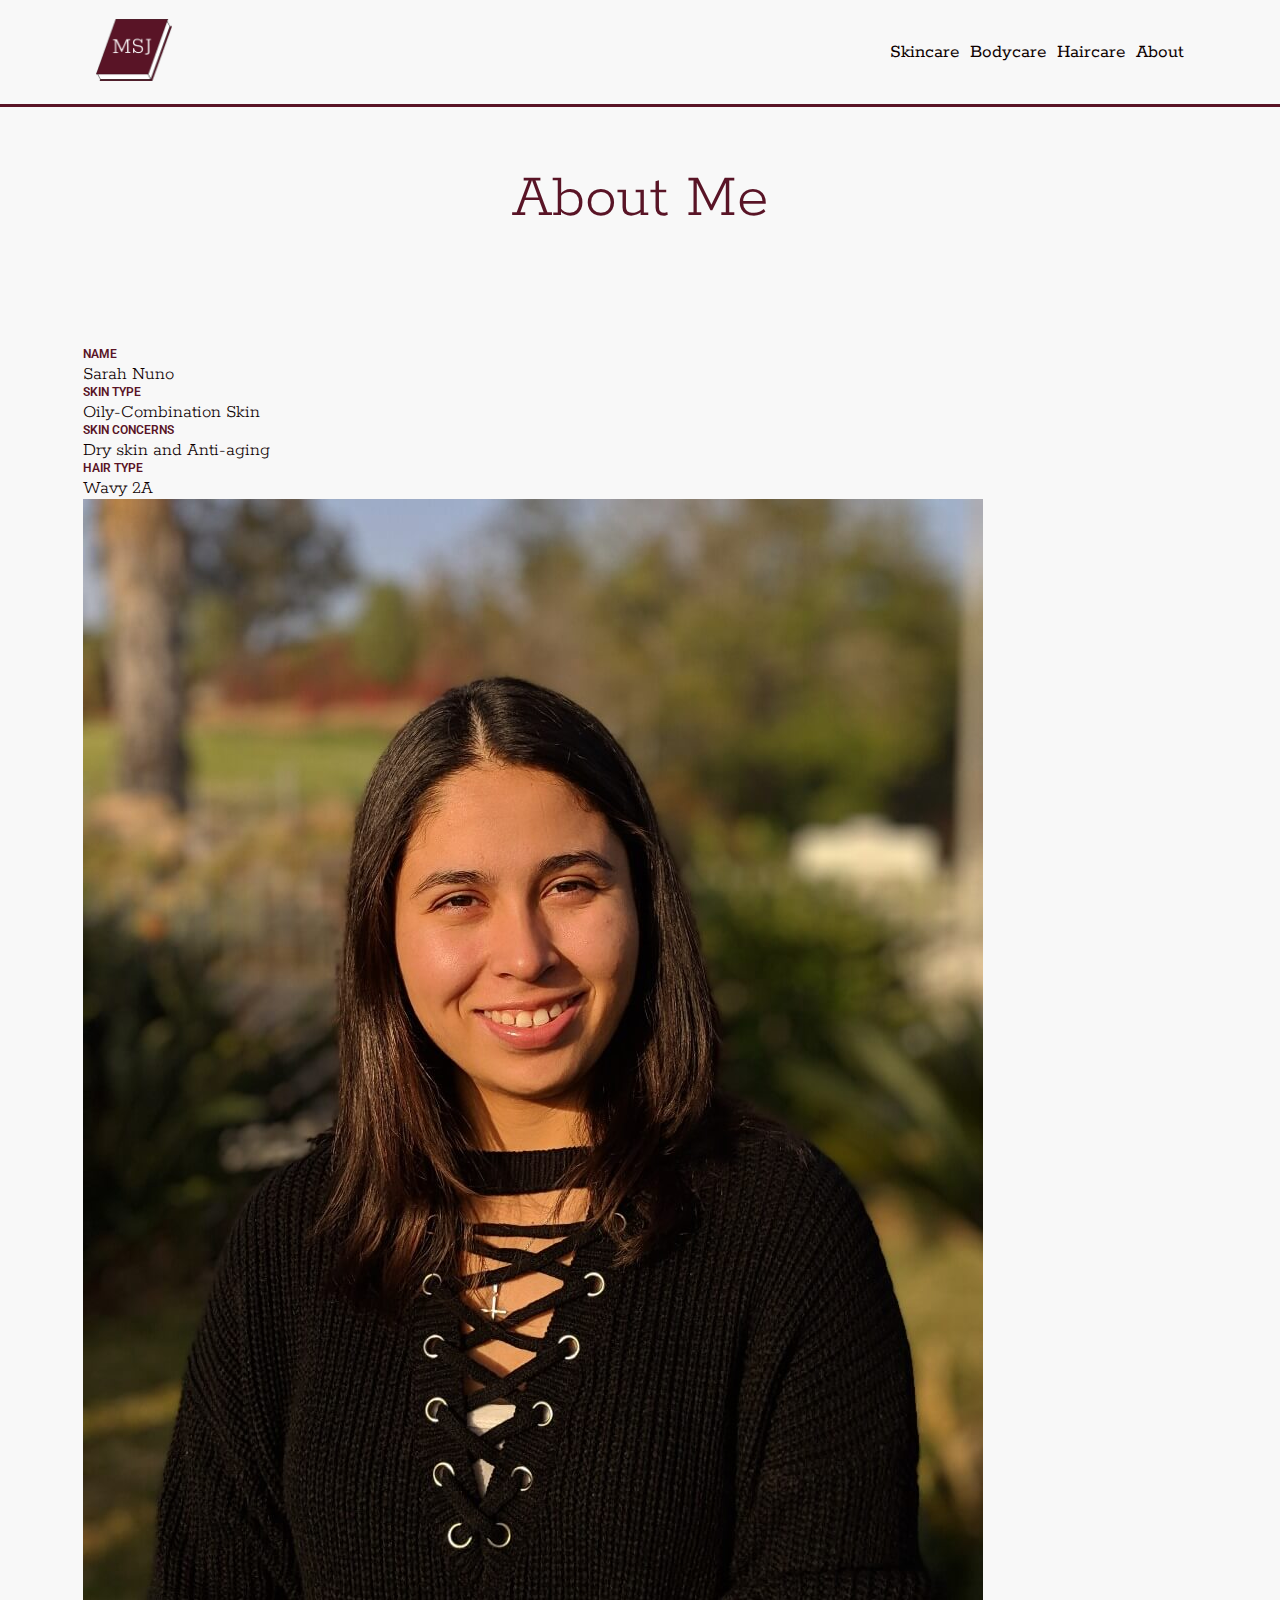
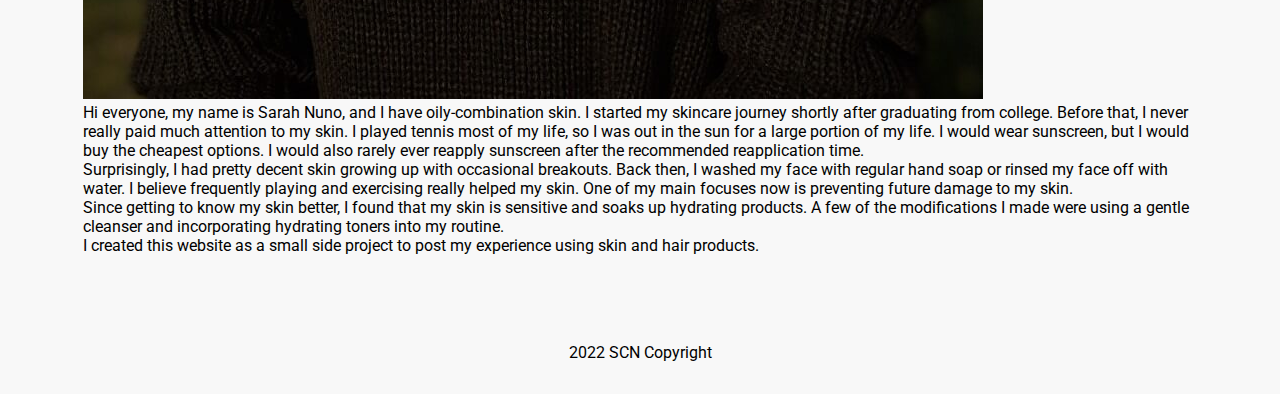
==== about.html @ 95f1b302 "About.html page created and added to menu navigation." ====
<!DOCTYPE html>
<html lang="en">
<head>
    <meta charset="UTF-8">
    <meta http-equiv="X-UA-Compatible" content="IE=edge">
    <meta name="viewport" content="width=device-width, initial-scale=1.0">
    <meta name="description" content="Welcome, learn more about me.">
    <title>About Me </title>
    <link rel="stylesheet" href="style.css">
    <link href="https://fonts.googleapis.com/icon?family=Material+Icons"
    rel="stylesheet">
</head>
<body>

    <header>
        <a href="index.html" class="logo"><img src="images/msj-logo-1.png" alt="My Skincare Journey Logo" class="logoImg"></a>
        <input type="checkbox" name="nav-toggle" id="nav-toggle" class="nav-toggle">
        <nav class="nav">
            <ul class="nav-list">
                <li class="nav-list-item"><a href="index.html" class="nav-list-link">Skincare</a></li>
                <li class="nav-list-item"><a href="bodycare.html" class="nav-list-link">Bodycare</a></li>
                <li class="nav-list-item"><a href="haircare.html" class="nav-list-link">Haircare</a></li>
                <li class="nav-list-item"><a href="about.html" class="nav-list-link">About</a></li>
            </ul>
        </nav>
        <label for="nav-toggle" class="nav-toggle-label">
            <span></span>
        </label>
        <div class="menu-overlay"></div>
    </header>

    <section class="hero-section">
        <div class="container">
            <h1 class="hero-header red-color center">About Me</h1>
        </div>
    </section>

    <section class="about-me-section">
        <div class="container">
            <div class="about-short-info">
                <div class="about-short-content">
                    <div class="about-short-card">
                        <p class="about-short-header red-color">Name</p>
                        <h3 class="about-short-subheader med-dark-color">Sarah Nuno</h3>
                    </div>
                    <div class="about-short-card">
                        <p class="about-short-header red-color">Skin Type</p>
                        <h3 class="about-short-subheader med-dark-color">Oily-Combination Skin</h3>
                    </div>
                    <div class="about-short-card">
                        <p class="about-short-header red-color">Skin Concerns</p>
                        <h3 class="about-short-subheader med-dark-color">Dry skin and Anti-aging</h3>
                    </div>
                    <div class="about-short-card">
                        <p class="about-short-header red-color">Hair Type</p>
                        <h3 class="about-short-subheader med-dark-color">Wavy 2A</h3>
                    </div>
                </div>
            </div>
            <div class="about-card">
                <div class="about-img">
                    <img src="images/sarah-lg.jpg" alt="Image of Sarah Nuno">
                </div>
                <div class="about-info">
                    <p>Hi everyone, my name is Sarah Nuno, and I have oily-combination skin. I started my skincare journey shortly after graduating from college. Before that, I never really paid much attention to my skin. I played tennis most of my life, so I was out in the sun for a large portion of my life. I would wear sunscreen, but I would buy the cheapest options. I would also rarely ever reapply sunscreen after the recommended reapplication time.</p>
                    <p>Surprisingly, I had pretty decent skin growing up with occasional breakouts. Back then, I washed my face with regular hand soap or rinsed my face off with water. I believe frequently playing and exercising really helped my skin. One of my main focuses now is preventing future damage to my skin.</p>
                    <p>Since getting to know my skin better, I found that my skin is sensitive and soaks up hydrating products. A few of the modifications I made were using a gentle cleanser and incorporating hydrating toners into my routine. </p>
                    <p>I created this website as a small side project to post my experience using skin and hair products.</p>
                </div>
            </div>
        </div>
    </section>


    <footer class="footer">
        <div class="container">
            <p class="copyright center">2022 SCN Copyright</p>
        </div>
    </footer>

    <script src="js/script.js"></script>
    
</body>
</html>
---- style.css ----
@import url('https://fonts.googleapis.com/css2?family=Karma:wght@300;400;500;600;700&family=Roboto+Condensed:ital,wght@0,300;0,400;0,700;1,300;1,400;1,700&family=Roboto:ital,wght@0,100;0,300;0,400;0,500;0,700;0,900;1,100;1,300;1,400;1,500;1,700;1,900&family=Rokkitt:wght@100;200;300;400;500;600;700;800;900&display=swap');

:root {
    --slab-font: 'Rokkitt', serif;
    --sans-font: 'Roboto', sans-serif;
    
    --background-color: #F8F8F8;
    --accent-color: #591426;
    --med-dark-color: #0D0000;
    --dark-color: #000;
    --light-color: #fff;

}

* {
    padding: 0;
    margin: 0;
    box-sizing: border-box;
}

body {
    font-family: var(--sans-font);
    background: var(--background-color);
}

section, footer {
    padding: 2em 0;
}

img {
    max-width: 100%;
}

a {
    text-decoration: none;
    color: var(--dark-color);
}

li {
    list-style: none;
}

.container {
    margin: 0 auto;
    width: min(87%, 90em);
}

header {
    padding: 1em 3em;
    border-bottom: 3px solid var(--accent-color); 
    position: relative; 
}

h1, h2, h3, .item-header {
    font-family: var(--slab-font);
    font-weight: 300;
}

.center {
    text-align: center;
}

.red-color {
    color: var(--accent-color);
}

.med-dark-color {
    color: var(--med-dark-color);
}

/* Header Section */

.logo img {
    max-height: 50px;
}

.nav-toggle {
    display: none;
}

.nav-toggle-label {
    position: absolute;
    top: 0;
    right: 0;
    padding-right: 2em;
    height: 100%;
    z-index: 10;

    display: flex;
    justify-content: flex-end;
    align-items: center;
}

.nav-toggle-label span,
.nav-toggle-label span::before,
.nav-toggle-label span::after {
    display: block;
    width: 2em;
    height: 2px;
    border-radius: 2px;
    position: relative;
    background: var(--med-dark-color);
}

.nav-toggle-label span::before,
.nav-toggle-label span::after {
    content: '';
    position: absolute;
}

.nav-toggle-label span::before {
    bottom: 7px;
}

.nav-toggle-label span::after {
    top: 7px;
}

.nav {
    position: absolute;
    right: 0;
    padding-right: 2em;
    text-align: right;
    padding-top: 1.25em;
    z-index: 10;

    transform: scale(0,1);
    transform-origin: top;
    transition: scale 400ms ease-in-out;
}

.nav-list-item {
    padding-bottom: 0.75em;
}

.nav-list-link{
    opacity: 0;
    font-weight: 400;
    font-size: 1.2rem;
    transition: opacity 150ms ease-in-out;
    
    font-family: var(--slab-font);
    color: var(--light-color);
}

.nav-list-link:hover {
    color: var(--background-color);
}

.menu-overlay {
    position: fixed;
    opacity: 0;
    transition: 200ms ease-in-out;
    top: 0;
    left: 0;
    right: 0;
    bottom: 0;
    background-color: rgba(0, 0, 0, .80);
    pointer-events: none;
}
  
.nav-toggle:checked ~ .nav {
    transform: scale(1,1);
}

.nav-toggle:checked ~ .nav .nav-list-link {
    opacity: 1;
    transition: opacity 150ms ease-in-out;
}

.nav-toggle:checked ~ .nav-toggle-label span,
.nav-toggle:checked ~ .nav-toggle-label span::before,
.nav-toggle:checked ~ .nav-toggle-label span::after {
    background: var(--light-color);
}

.nav-toggle:checked ~ .menu-overlay {
    opacity: 1;
}

/* Hero Section */

.hero-header {
    font-size: 2.25rem;
}

.hero-subheader {
    font-weight: 300;
    padding: 0.25em 1em 0;
}

/* Item Menu List */

.skincare-list {
    display: flex;
    flex-wrap: wrap;
    gap: 1em;
    justify-content: center;
}

.product-skincare-link {
    padding: 0.45em 1em 0.45em 1em;
    cursor: pointer;
    font-family: var(--slab-font);
    font-size: 1.1rem;
}

.btn-skincare {
    display: none;
}

.btn-skincare:checked + .product-skincare-link {
    color: var(--light-color);
    border-radius: 4px;
    background: var(--accent-color);
}

/* Item Previews */

.item-previews {
    display: none;
}

/* Item Popups */

.item-popups {
    display: flex;
    flex-direction: column;
    row-gap: 4em;
}

.products {
    box-shadow: rgba(0, 0, 0, 0.19) 0px 10px 20px, rgba(0, 0, 0, 0.23) 0px 6px 6px;

    border-radius: 3px;
    overflow: hidden;
    height: 100%;
    
}

.popUp-img img {
    display: block;
}

.item-content {
    padding: 2em 1.5em;
    background: var(--light-color);   
}

.close-button {
    display: none;
}

.item-category, .about-short-header {
    font-size: 0.75rem;
    text-transform: uppercase;
    padding-bottom: 0.25em;
    font-weight: 600;

}

.item-header {
    font-size: 1.35rem;
    text-transform: uppercase;
}

.rating {
    padding: 1.5em 0;
    display: flex;
    flex-direction: row;
    justify-content: center;
    align-items: center;
    gap: 0.35em;
}

.rating-title {
    text-align: center;
    text-transform: uppercase;
}

.rating p {
    font-family: var(--sans-font);
}

.item-details-header {
    font-size: 1.1rem;
    font-weight: 400;
}

.item-details-content {
    padding: 0.5em 0 0.5em 0.5em;
    font-weight: 300;
    line-height: 1.5;
}

.toner-essence, .exfoilator, .mask, .serum, .moisturizer, .sunscreen {
    display: none;
}


@media (min-width: 60em) {

    header {
        padding: 1.2em 6em;

        display: flex;
        justify-content: space-between;
    }

    .logo img {
        max-height: 62px;
    }

    .nav-toggle-label {
        display: none;
    }

    .nav {
        all: unset;
        
        width: 27%;
        align-self: center;
    }

    .nav-list {
        display: flex;
        flex-direction: row;
        justify-content: space-between;
    }

    .nav-list-item {
        padding: 0;
    }

    .nav-list-link {
        opacity: 1;
        color: var(--med-dark-color);
    }

    .nav-list-link:hover {
        color: var(--dark-color);
    }

    section {
        padding: 3.5em 0;
    }

    .hero-header {
        font-size: 4rem;
    }

    .hero-subheader {
        font-size: 1.1rem;
    }

    .product-skincare-link {
        font-size: 1.15rem;
    }

    .item-content {
        padding: 3em 2em;
    }

    .item-previews {
        display: grid;
        grid-template-columns: 1fr 1fr 1fr;
        gap: 5em 0;
    }

    .item-single {
        justify-self: center;
        align-self: end;
        margin-bottom: 3em;
    }

    .modal-popup {
        outline: none;
        background: none;
        border: none;
        display: flex;
        flex-direction: column;
        align-items: center;
        gap: 0.5em;
        cursor: pointer;
    }

    .img-showcase {
        margin-bottom: 1.75em;
        max-height: 250px;
        max-width: 150px;
    }

    .img-shadow {
        filter: drop-shadow(4px 4px 1px rgba(0, 0, 0, 0.4));
    }

    .rating p {
        font-size: 1rem;
    }

    .products {
        position: fixed;
        top: 50%;
        left: 50%;
        transform: translate(-50%, -50%) scale(0);
        transition: 200ms ease-in-out;
        border-radius: 5px;
        overflow: hidden;
        z-index: 10;
        background-color: white;

        display: grid;
        grid-template-columns: 1fr 1fr;

        width: 1000px;
        min-width: 350px;
        min-height: 500px;
        height: auto;
    }

    .products.active {
        transform: translate(-50%, -50%) scale(1);
    }

    .item-category {
        font-size: 0.85rem;
    }

    .item-header {
        font-size: 1.475rem;
    }

    .item-details-content {
        padding: 0.75em 0 0.75em 1em;
    }

    .popUp-img img {
        height: 100%;
    }

    .close-button {
        display: block;
        position: absolute;
        cursor: pointer;
        border: none;
        outline: none;
        background: none;
        font-size: 1.25rem;
        font-weight: bold;
        top: 0;
        right: 1rem;
        padding: 0.5rem 0;
    }

    #overlay {
        position: fixed;
        opacity: 0;
        transition: 200ms ease-in-out;
        top: 0;
        left: 0;
        right: 0;
        bottom: 0;
        background-color: rgba(0, 0, 0, .5);
        pointer-events: none;
      }
      
    #overlay.active {
        opacity: 1;
        pointer-events: all;
    }
}
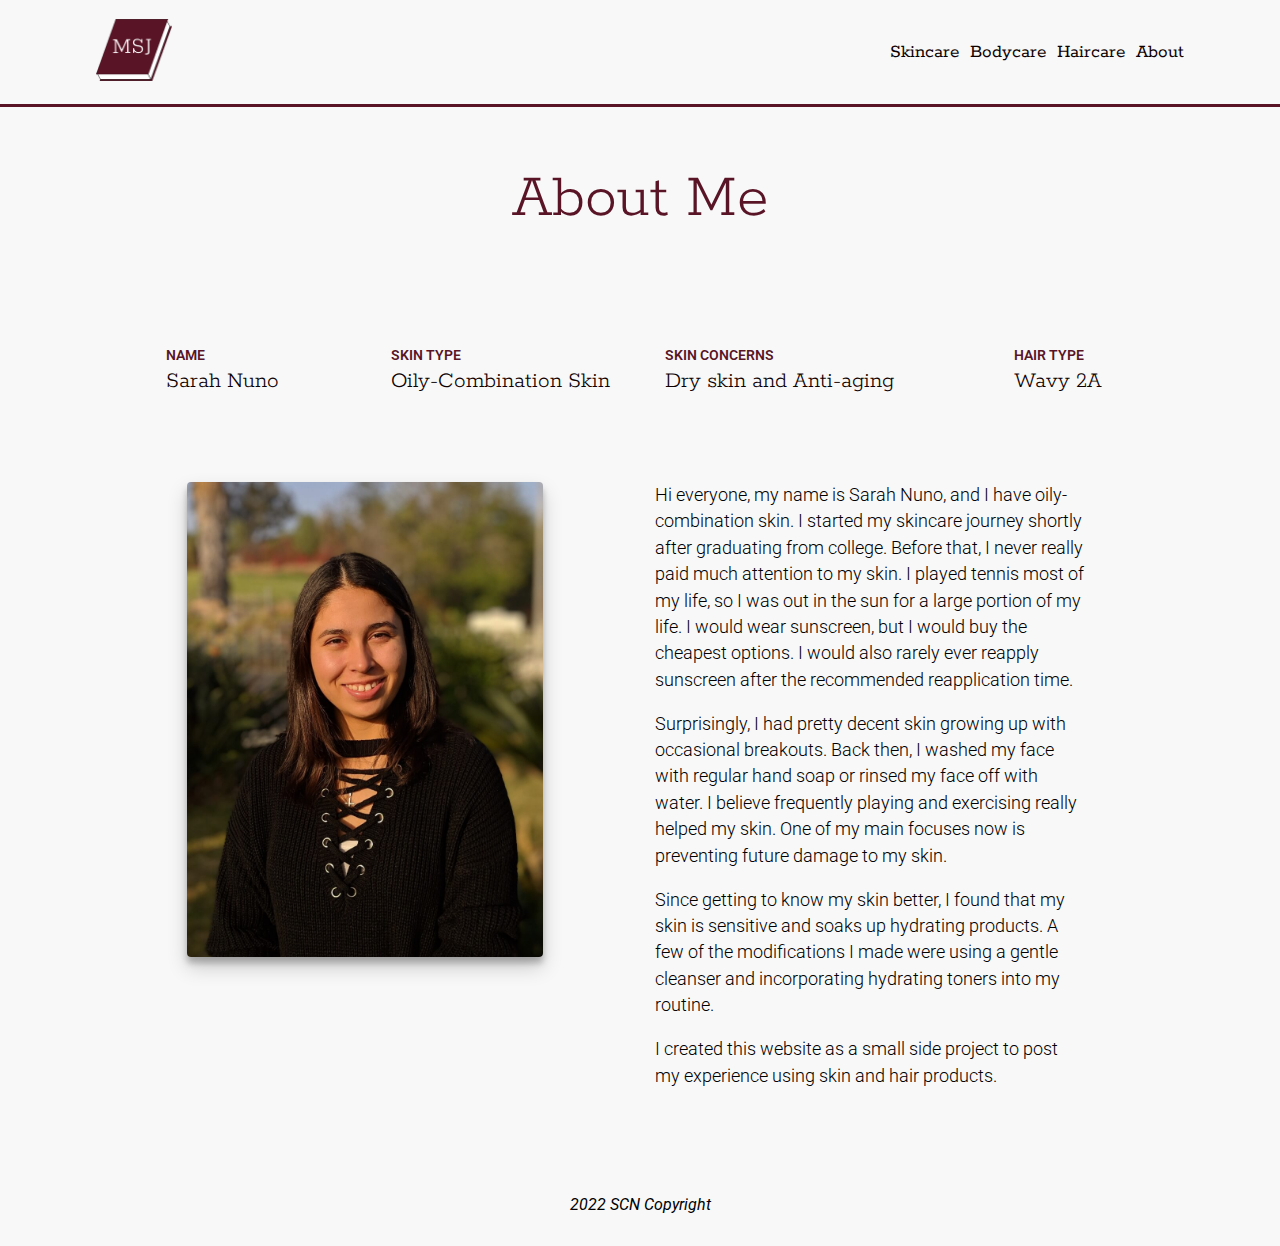
==== commit 6f5fef51: "Fixed small bugs for google fonts and transitions. Default font was loading instead of desired font " ====
--- a/about.html
+++ b/about.html
@@ -7,10 +7,9 @@
     <meta name="description" content="Welcome, learn more about me.">
     <title>About Me </title>
     <link rel="stylesheet" href="style.css">
-    <link href="https://fonts.googleapis.com/icon?family=Material+Icons"
-    rel="stylesheet">
+    <link href="https://fonts.googleapis.com/icon?family=Material+Icons" rel="stylesheet">
 </head>
-<body>
+<body class="preload">
 
     <header>
         <a href="index.html" class="logo"><img src="images/msj-logo-1.png" alt="My Skincare Journey Logo" class="logoImg"></a>
--- a/style.css
+++ b/style.css
@@ -1,4 +1,4 @@
-@import url('https://fonts.googleapis.com/css2?family=Karma:wght@300;400;500;600;700&family=Roboto+Condensed:ital,wght@0,300;0,400;0,700;1,300;1,400;1,700&family=Roboto:ital,wght@0,100;0,300;0,400;0,500;0,700;0,900;1,100;1,300;1,400;1,500;1,700;1,900&family=Rokkitt:wght@100;200;300;400;500;600;700;800;900&display=swap');
+@import url('https://fonts.googleapis.com/css2?family=Roboto+Condensed:ital,wght@0,300;0,400;0,700;1,300;1,400;1,700&family=Roboto:ital,wght@0,100;0,300;0,400;0,500;0,700;0,900;1,100;1,300;1,400;1,500;1,700;1,900&family=Rokkitt:wght@100;200;300;400;500;600;700;800;900&display=block');
 
 :root {
     --slab-font: 'Rokkitt', serif;
@@ -9,6 +9,7 @@
     --med-dark-color: #0D0000;
     --dark-color: #000;
     --light-color: #fff;
+    --light-grey-color: #5e5651;
 
 }
 
@@ -16,6 +17,13 @@
     padding: 0;
     margin: 0;
     box-sizing: border-box;
+}
+
+.preload * {
+    -webkit-transition: none !important;
+    -moz-transition: none !important;
+    -ms-transition: none !important;
+    -o-transition: none !important;
 }
 
 body {
@@ -297,6 +305,42 @@
     display: none;
 }
 
+/* About Me Page */
+
+.about-short-content {
+    display: grid;
+    grid-template-columns: 1fr 1fr;
+    row-gap: 1em;
+}
+
+.about-short-card {
+    padding-bottom: 0.5em;
+}
+
+.about-img {
+    padding: 2.5em 0 2em;
+}
+
+.about-img img {
+    border-radius: 4px;
+    box-shadow: rgba(0, 0, 0, 0.19) 0px 10px 20px, rgba(0, 0, 0, 0.23) 0px 6px 6px;
+}
+
+.about-info {
+    padding: 0 0.5em;
+}
+
+.about-info p {
+    line-height: 1.5;
+    font-weight: 300;
+    padding-bottom: 0.75em;
+}
+
+/* Footer Section */
+
+.copyright {
+    font-style: italic;
+}
 
 @media (min-width: 60em) {
 
@@ -338,7 +382,7 @@
     }
 
     .nav-list-link:hover {
-        color: var(--dark-color);
+        color: var(--light-grey-color);
     }
 
     section {
@@ -419,6 +463,7 @@
     }
 
     .products.active {
+        -webkit-transform: translate(-50%, -50%) scale(1);
         transform: translate(-50%, -50%) scale(1);
     }
 
@@ -468,4 +513,41 @@
         opacity: 1;
         pointer-events: all;
     }
-}
+
+    /* About Me Page */
+
+    .about-short-header {
+        font-size: 0.9rem;
+    }
+
+    .about-short-subheader {
+        font-size: 1.45rem;
+    }
+
+    .about-short-content {
+        grid-template-columns: 1fr 1fr 1fr 1fr ;
+        justify-items: center;
+    }
+
+    .about-card {
+        display: flex;
+        flex-direction: row;
+        justify-content: space-evenly;
+        padding-top: 5em;
+    }
+
+    .about-img {
+        width: 32%;
+        padding: 0;
+    }
+
+    .about-info {
+        width: 40%;
+    }
+
+    .about-info p {
+        padding-bottom: 1em;
+        font-size: 1.1rem;
+    }
+
+}
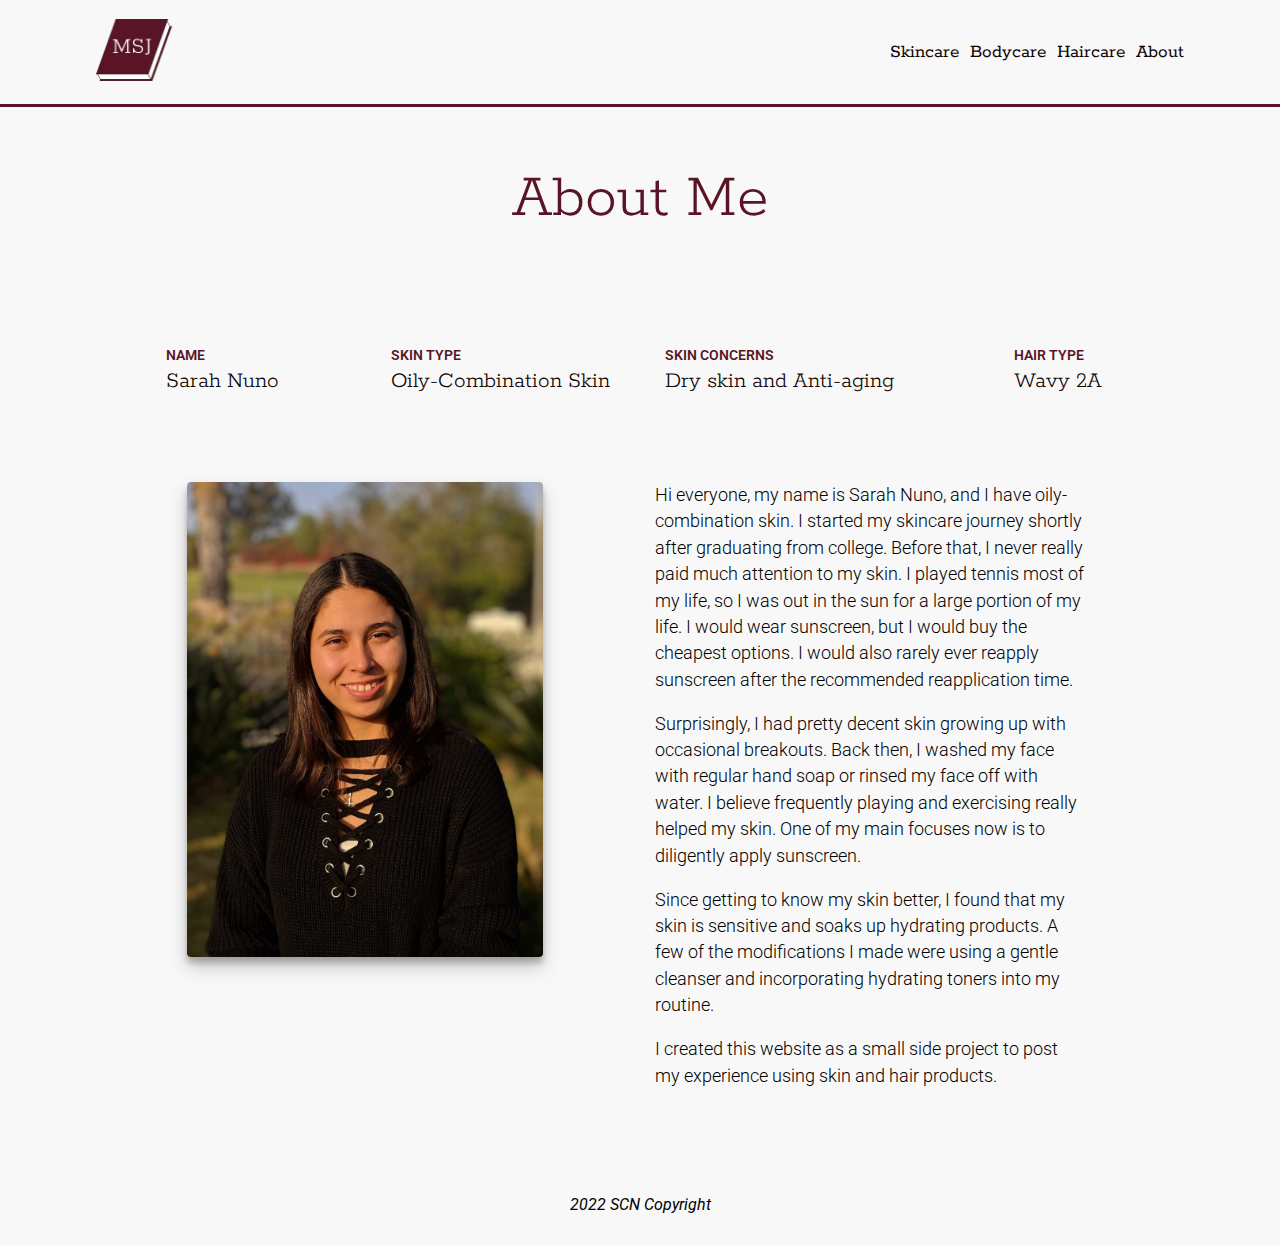
==== commit b771827b: "New items that I recently tried are added to the website." ====
--- a/about.html
+++ b/about.html
@@ -62,7 +62,7 @@
                 </div>
                 <div class="about-info">
                     <p>Hi everyone, my name is Sarah Nuno, and I have oily-combination skin. I started my skincare journey shortly after graduating from college. Before that, I never really paid much attention to my skin. I played tennis most of my life, so I was out in the sun for a large portion of my life. I would wear sunscreen, but I would buy the cheapest options. I would also rarely ever reapply sunscreen after the recommended reapplication time.</p>
-                    <p>Surprisingly, I had pretty decent skin growing up with occasional breakouts. Back then, I washed my face with regular hand soap or rinsed my face off with water. I believe frequently playing and exercising really helped my skin. One of my main focuses now is preventing future damage to my skin.</p>
+                    <p>Surprisingly, I had pretty decent skin growing up with occasional breakouts. Back then, I washed my face with regular hand soap or rinsed my face off with water. I believe frequently playing and exercising really helped my skin. One of my main focuses now is to diligently apply sunscreen.</p>
                     <p>Since getting to know my skin better, I found that my skin is sensitive and soaks up hydrating products. A few of the modifications I made were using a gentle cleanser and incorporating hydrating toners into my routine. </p>
                     <p>I created this website as a small side project to post my experience using skin and hair products.</p>
                 </div>
--- a/style.css
+++ b/style.css
@@ -472,7 +472,7 @@
     }
 
     .item-header {
-        font-size: 1.475rem;
+        font-size: 1.45rem;
     }
 
     .item-details-content {
